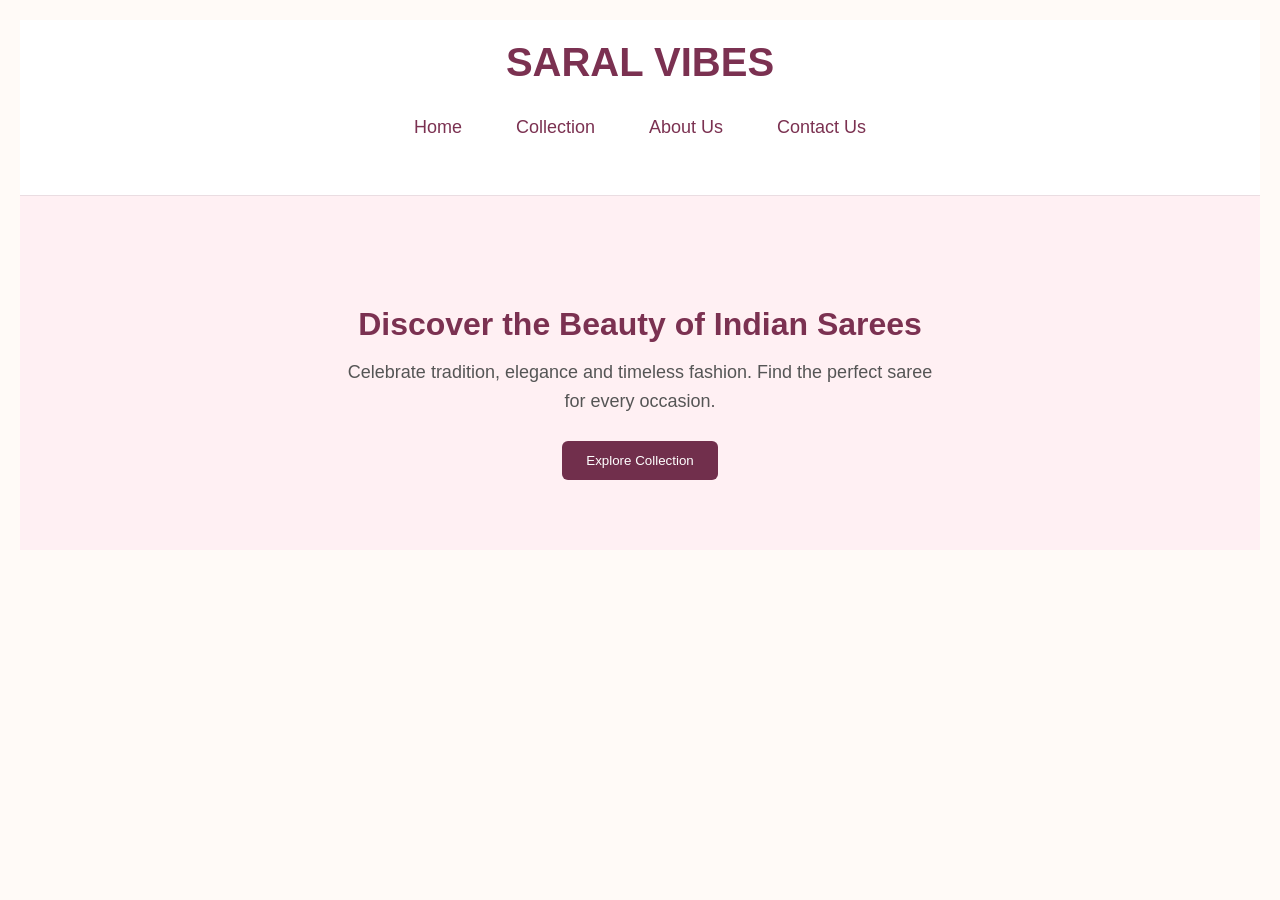
==== index.html @ 9881458a "Complete Day 2 homepage styling" ====
<!DOCTYPE html>
<html lang="en">
<head>
    <meta charset ="UTF-8">
    <meta name="viewport" content="width=device-width , initial-scale=1.0">
    <title> SARAL VIBES </title> 
    <Link rel="stylesheet" href="style.css">
</head>

<body>
    <!-- Website Header -->
<header>
    <h1>SARAL VIBES</h1>
    <nav>
        <a href="#">Home</a>
        <a href="#">Collection</a>
        <a href="#">About Us</a>
        <a href="#">Contact Us</a>
    </nav>
</header>
 <!-- Main Welcome Section -->
 
<section class="hero">

    <h2>Discover the Beauty of Indian Sarees</h2>

    <p>
        Celebrate tradition, elegance and timeless fashion.
        Find the perfect saree for every occasion.
    </p>

    <button>Explore Collection</button>

</section>



</body>
</html>
---- style.css ----
/* Overall webpage styling */
body {
    background-color: #fffaf7;
    font-family: Arial, sans-serif;
    text-align: center;
    margin: 0;
    padding: 20px;
}

/* Website heading */
h1 {
    color: #7b3151;
    font-size: 40px;
}

/* Navigation links */
nav {
    margin: 25px 0;
}

nav a {
    color: #7b3151;
    text-decoration: none;
    margin: 12px;
    font-size: 18px;
}

/* Main welcome heading */
h2 {
    color: #333333;
    margin-top: 40px;
}

/* Description */
p {
    color: #555555;
    font-size: 18px;
}

/* Explore button */
button {
    background-color: #712f4c;
    color: white;
    border: none;
    padding: 12px 24px;
    border-radius: 6px;
    cursor: pointer;
}

/* Header design */
header {
    background-color: white;
    padding: 20px;
    border-bottom: 1px solid #eadde2;
}

/* Brand name inside header */
header h1 {
    margin: 0;
}

/* Navigation layout */
nav {
    display: flex;
    justify-content: center;
    align-items: center;
    gap: 30px;
    margin-top: 20px;
}

/* Hero Section */
.hero {
    background-color: #fff0f3;
    padding: 70px 20px;
    text-align: center;
}

/* Hero heading */
.hero h2 {
    color: #7b3151;
    font-size: 32px;
    margin-bottom: 15px;
}

/* Hero description */
.hero p {
    color: #555555;
    font-size: 18px;
    line-height: 1.6;
    max-width: 600px;
    margin: 0 auto 25px;
}

/* Button hover effect */
.hero button:hover {
    background-color: #542039;
    transition: 0.3s;
}

/* Navigation hover effect */
nav a:hover {
    color: #542039;
    text-decoration: underline;
    transition: 0.3s;
}
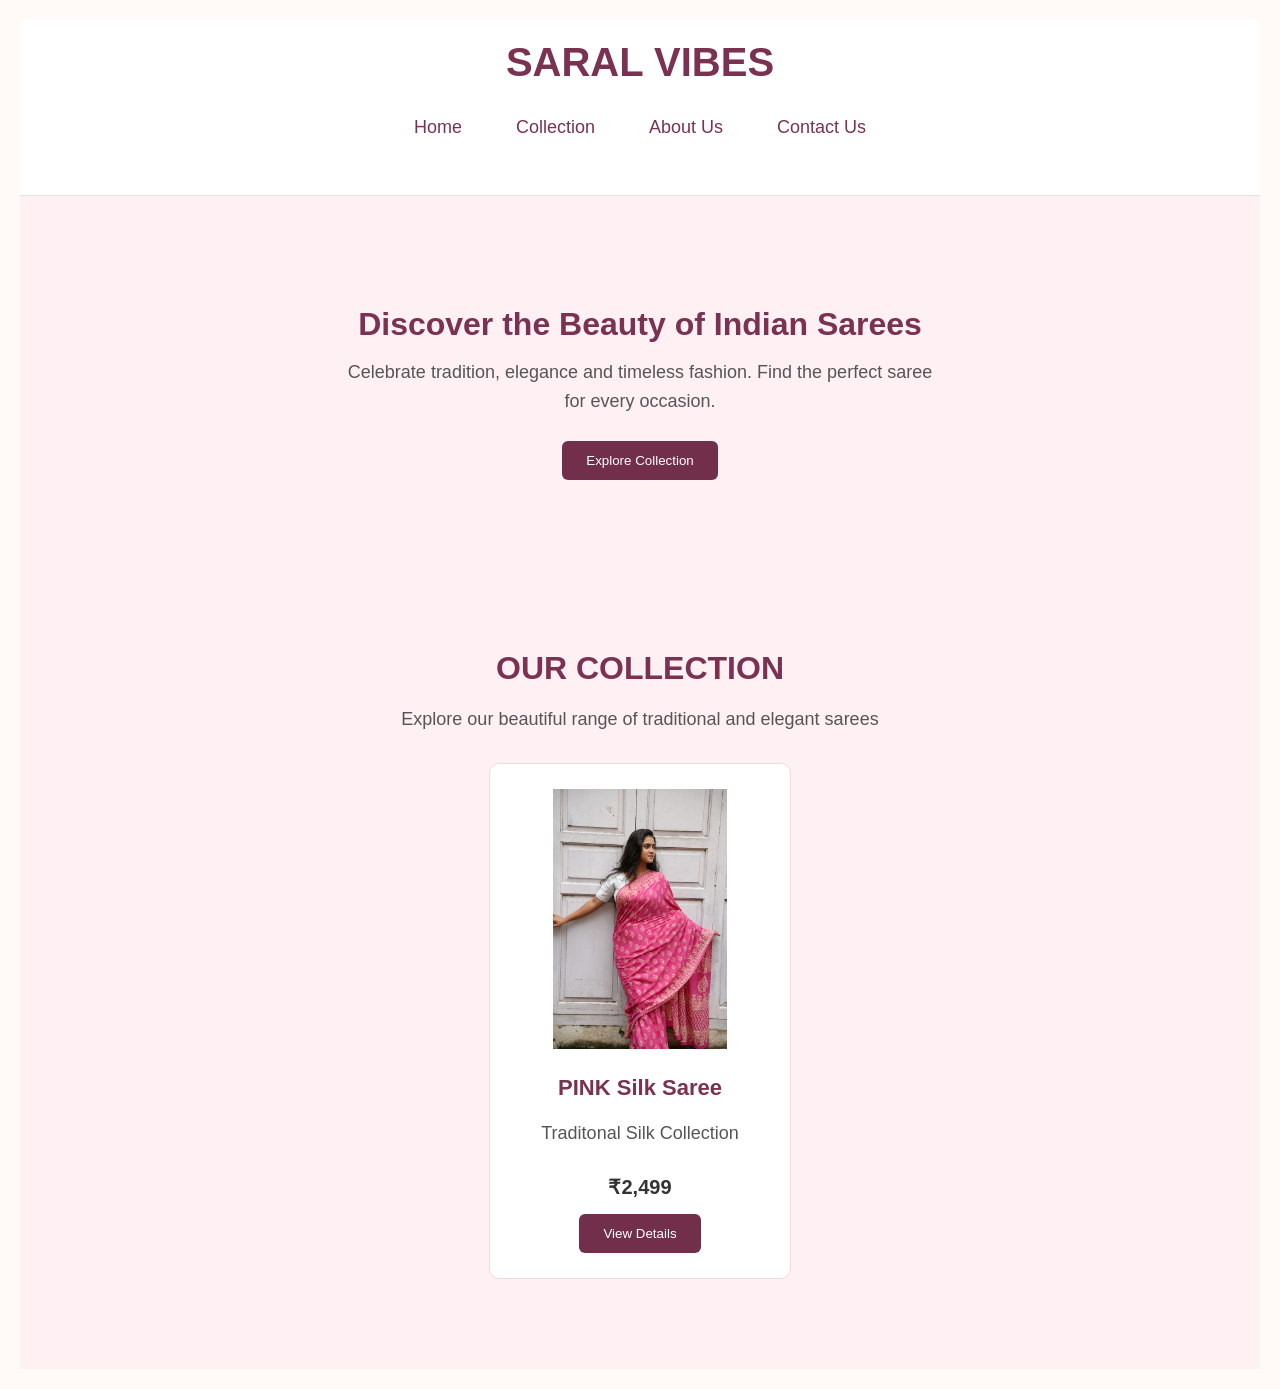
==== commit 3b137c96: "Complete Day 3 3 Product Card" ====
--- a/index.html
+++ b/index.html
@@ -33,7 +33,18 @@
 
 </section>
 
-
+<!-- Saree Collection Section -->
+<section class="collection">
+    <h2> OUR COLLECTION </h2>
+    <p>Explore our beautiful range of traditional and elegant sarees</p>
+    <div class="product-card">
+      <img src="images/pink-saree.jpg" alt="Pink Silk Saree">
+        <h3> PINK Silk Saree</h3>
+        <p> Traditonal Silk Collection</p>
+        <h4>₹2,499</h4>
+        <button>View Details</button>
+    </div>
+</section>
 
 </body>
 </html>
--- a/style.css
+++ b/style.css
@@ -104,6 +104,60 @@
     text-decoration: underline;
     transition: 0.3s;
 }
+/* Collection Section */
+.collection {
+   background-color: #fff0f3;  
+   padding: 60px 20px;
+   text-align:center;
+}
+/* Collection Heading */
+.collection h2{
+    color:#7b3151;
+    font-size: 32px;
+    margin-bottom: 15px;
+}
+/* Collection Description */
+.collection p{
+    color: #555555;
+    font-size: 18px;
+    line-height: 1.6;
+}
+/* Product Card */
+.product-card {
+    background-color: white;
+    width: 250px;
+    padding: 25px;
+    margin: 30px auto;
+    border: 1px solid #eadde2;
+    border-radius: 10px;
+    text-align: center;
+}
+
+/* Product Name */
+.product-card h3 {
+    color: #7b3151;
+    font-size: 22px;
+    margin-bottom: 10px;
+}
+/* Product Price */
+.product-card h4 {
+    color: #333333;
+    font-size: 20px;
+    margin-bottom: 15px;
+}
+/* Product Image */
+.product-card img {
+    width: 100%;
+    height: 260px;
+    object-fit: contain;
+    border-radius: 8px;
+}
+/* Product Card Button Hover */
+.product-card button:hover {
+    background-color: #542039;
+    transition: 0.3s;
+    box-shadow: 0 4px 10px rgba(0, 0, 0, 0.08);
+}
 
 
 
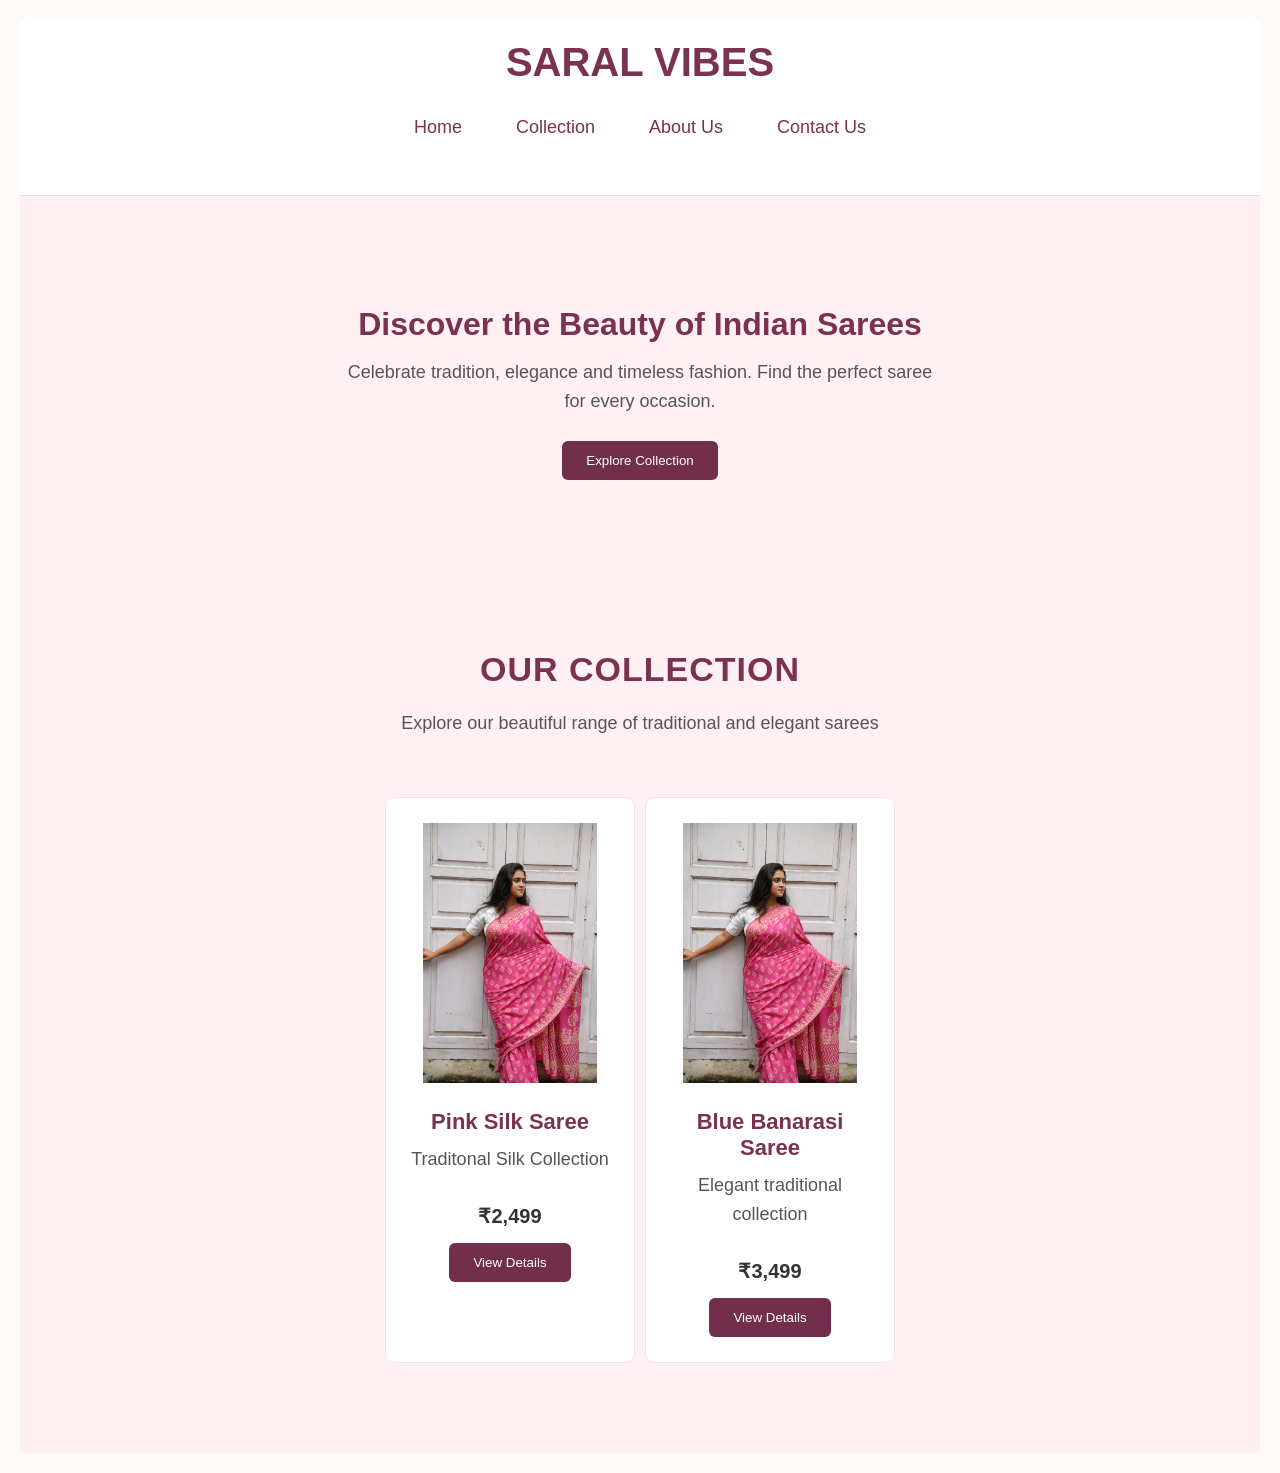
==== commit 3b85efdf: "Complete Day 4 Product Layout" ====
--- a/index.html
+++ b/index.html
@@ -35,15 +35,41 @@
 
 <!-- Saree Collection Section -->
 <section class="collection">
+
     <h2> OUR COLLECTION </h2>
     <p>Explore our beautiful range of traditional and elegant sarees</p>
+
+<div class="product-container">
+
+      <!-- First Saree Product Card -->
+    
     <div class="product-card">
-      <img src="images/pink-saree.jpg" alt="Pink Silk Saree">
-        <h3> PINK Silk Saree</h3>
+      
+        <img src="images/pink-saree.jpg" alt="Pink Silk Saree">
+        <h3> Pink Silk Saree</h3>
         <p> Traditonal Silk Collection</p>
         <h4>₹2,499</h4>
         <button>View Details</button>
+
     </div>
+    
+ 
+
+    <!-- Second Saree Product Card -->
+   
+    <div class="product-card">
+   
+    <img src="images/pink-saree.jpg" alt="Blue Banarasi Saree">
+    <h3>Blue Banarasi Saree</h3>
+    <p>Elegant traditional collection</p>
+    <h4>₹3,499</h4>
+    <button>View Details</button>
+
+   </div>   
+
+    
+</div>   
+
 </section>
 
 </body>
--- a/style.css
+++ b/style.css
@@ -113,24 +113,28 @@
 /* Collection Heading */
 .collection h2{
     color:#7b3151;
-    font-size: 32px;
-    margin-bottom: 15px;
+    font-size: 34px;
+    margin-bottom: 20px;
+    letter-spacing: 1px;
 }
 /* Collection Description */
 .collection p{
     color: #555555;
     font-size: 18px;
     line-height: 1.6;
+    max-width: 600px;
+    margin: 0 auto 30px;
 }
 /* Product Card */
 .product-card {
     background-color: white;
     width: 250px;
     padding: 25px;
-    margin: 30px auto;
-    border: 1px solid #eadde2;
+    margin: 30px 0;
+    border: 1px solid #f0e2e8;
     border-radius: 10px;
     text-align: center;
+    box-sizing: border-box;
 }
 
 /* Product Name */
@@ -159,5 +163,13 @@
     box-shadow: 0 4px 10px rgba(0, 0, 0, 0.08);
 }
 
+/* Product Container */
+.product-container {
+    display : flex;
+    justify-content: center;
+    gap: 10px;
+    flex-wrap: wrap;
+}
 
 
+
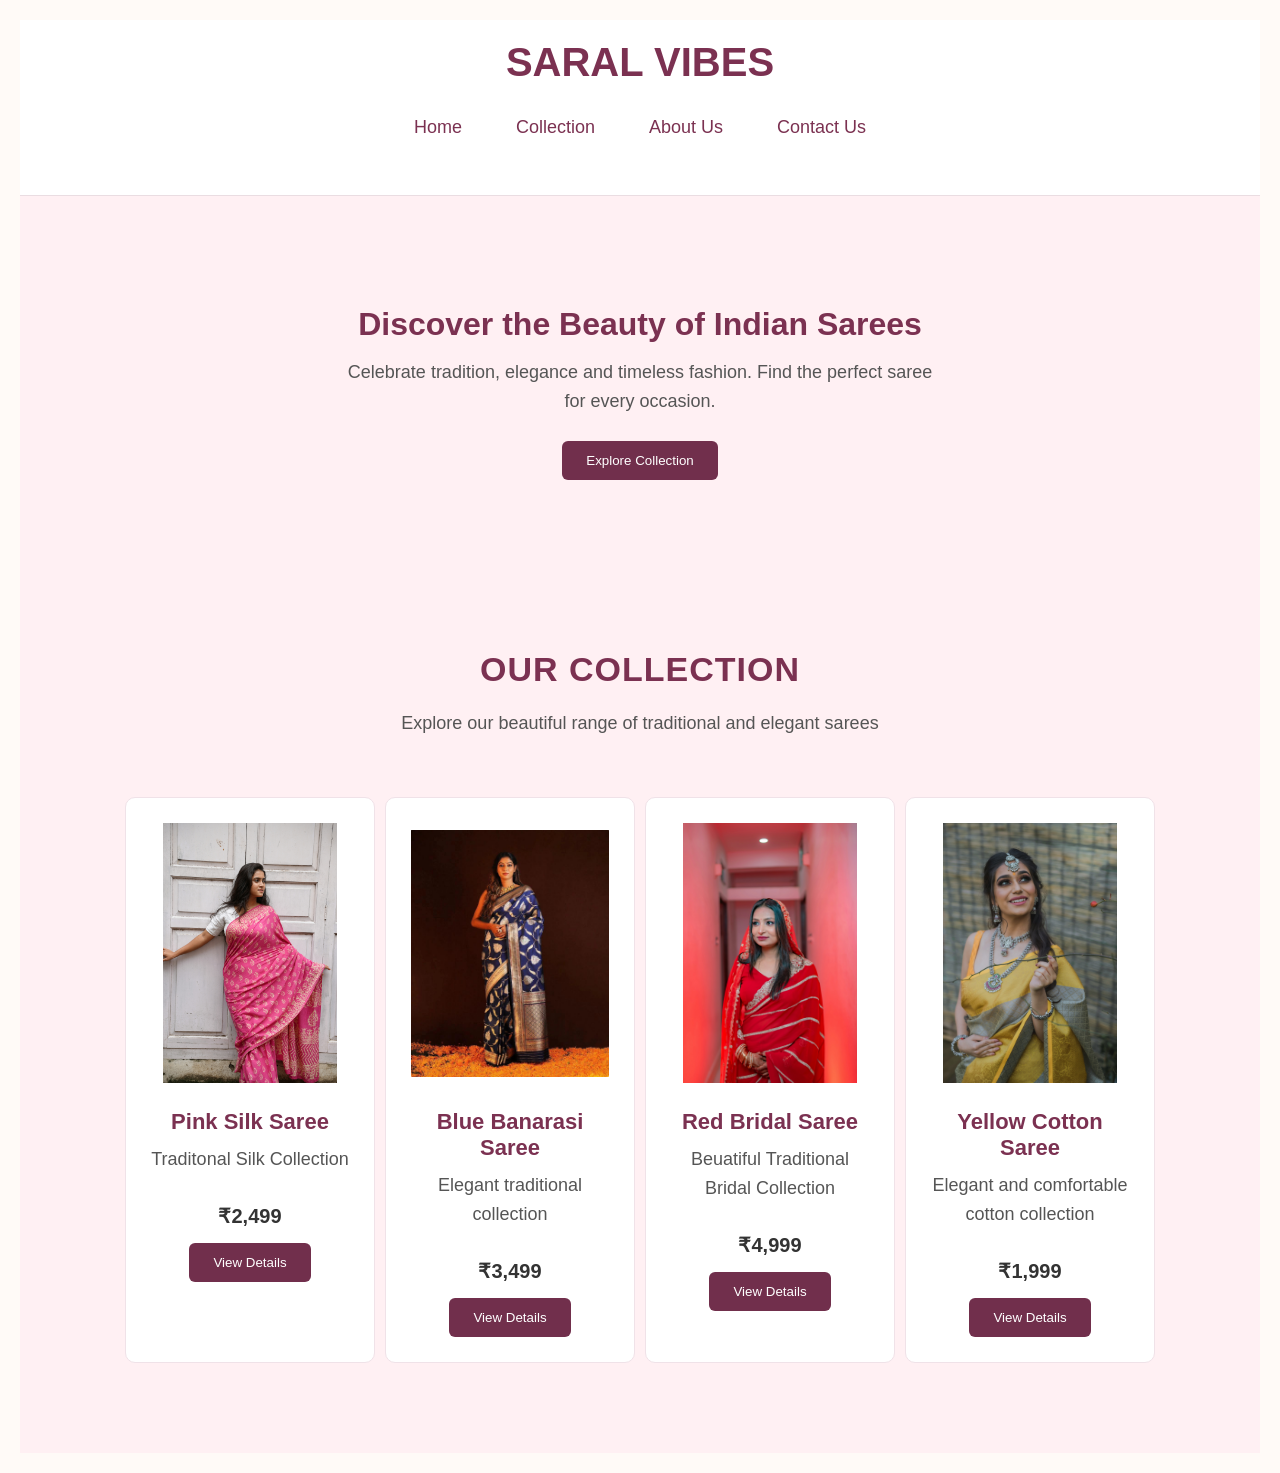
==== commit 69b4ef75: "Complete Day 5 Add Saree Collection" ====
--- a/index.html
+++ b/index.html
@@ -59,7 +59,7 @@
    
     <div class="product-card">
    
-    <img src="images/pink-saree.jpg" alt="Blue Banarasi Saree">
+    <img src="images/blue-saree.jpg" alt="Blue Banarasi Saree">
     <h3>Blue Banarasi Saree</h3>
     <p>Elegant traditional collection</p>
     <h4>₹3,499</h4>
@@ -67,7 +67,32 @@
 
    </div>   
 
+   <!-- Third Saree Product Card -->
     
+   <div class="product-card">
+
+   <img src="images/red-saree.jpg" alt="Red Bridal Saree">
+   <h3>Red Bridal Saree</h3>
+   <p>Beuatiful Traditional Bridal Collection</p>
+   <h4>₹4,999</h4>
+   <button> View Details</button>
+
+   </div>
+
+   <!-- Fourth Saree Product Card -->
+   
+   <div class="product-card">
+
+    <img src="images/yellow-saree.jpg" alt="Yellow Cotton Saree">
+
+    <h3>Yellow Cotton Saree</h3>
+    <p>Elegant and comfortable cotton collection</p>
+    <h4>₹1,999</h4>
+
+    <button>View Details</button>
+
+   </div>
+
 </div>   
 
 </section>
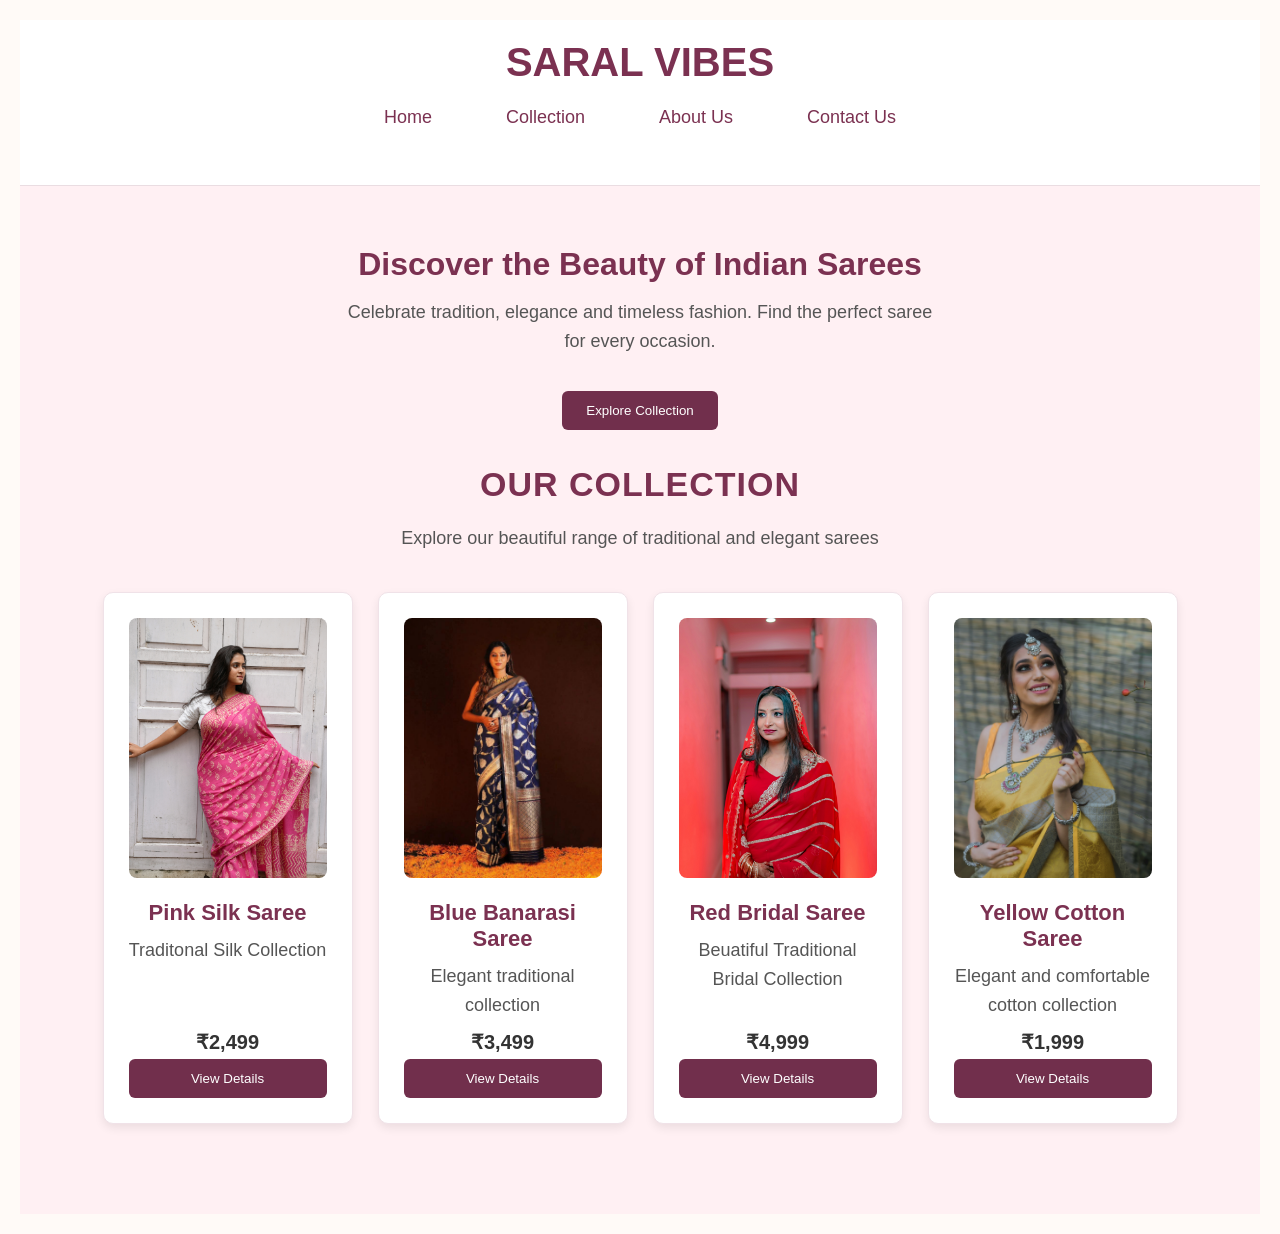
==== commit ded45f62: "Complete Day 6 Collection Styling" ====
--- a/index.html
+++ b/index.html
@@ -80,7 +80,6 @@
    </div>
 
    <!-- Fourth Saree Product Card -->
-   
    <div class="product-card">
 
     <img src="images/yellow-saree.jpg" alt="Yellow Cotton Saree">
--- a/style.css
+++ b/style.css
@@ -65,14 +65,14 @@
     display: flex;
     justify-content: center;
     align-items: center;
-    gap: 30px;
-    margin-top: 20px;
+    gap: 50px;
+    margin-top: 10px;
 }
 
 /* Hero Section */
 .hero {
     background-color: #fff0f3;
-    padding: 70px 20px;
+    padding: 20px 20px 5px;
     text-align: center;
 }
 
@@ -89,7 +89,7 @@
     font-size: 18px;
     line-height: 1.6;
     max-width: 600px;
-    margin: 0 auto 25px;
+    margin: 0 auto 35px;
 }
 
 /* Button hover effect */
@@ -107,7 +107,7 @@
 /* Collection Section */
 .collection {
    background-color: #fff0f3;  
-   padding: 60px 20px;
+   padding: 20px 20px 60px;
    text-align:center;
 }
 /* Collection Heading */
@@ -116,6 +116,7 @@
     font-size: 34px;
     margin-bottom: 20px;
     letter-spacing: 1px;
+    margin-top: 10px;
 }
 /* Collection Description */
 .collection p{
@@ -123,18 +124,22 @@
     font-size: 18px;
     line-height: 1.6;
     max-width: 600px;
-    margin: 0 auto 30px;
+    margin: 0 auto 10px;
 }
 /* Product Card */
 .product-card {
     background-color: white;
     width: 250px;
+    min-height: 450px;
     padding: 25px;
     margin: 30px 0;
     border: 1px solid #f0e2e8;
     border-radius: 10px;
     text-align: center;
+    box-shadow: 0 4px 10px rgba(0, 0, 0, 0.08);
     box-sizing: border-box;
+    display: flex;
+    flex-direction: column; 
 }
 
 /* Product Name */
@@ -147,13 +152,14 @@
 .product-card h4 {
     color: #333333;
     font-size: 20px;
-    margin-bottom: 15px;
+    margin-bottom: 5px;
+    margin-top: auto;
 }
 /* Product Image */
 .product-card img {
     width: 100%;
     height: 260px;
-    object-fit: contain;
+    object-fit: cover;
     border-radius: 8px;
 }
 /* Product Card Button Hover */
@@ -167,7 +173,7 @@
 .product-container {
     display : flex;
     justify-content: center;
-    gap: 10px;
+    gap: 25px;
     flex-wrap: wrap;
 }
 
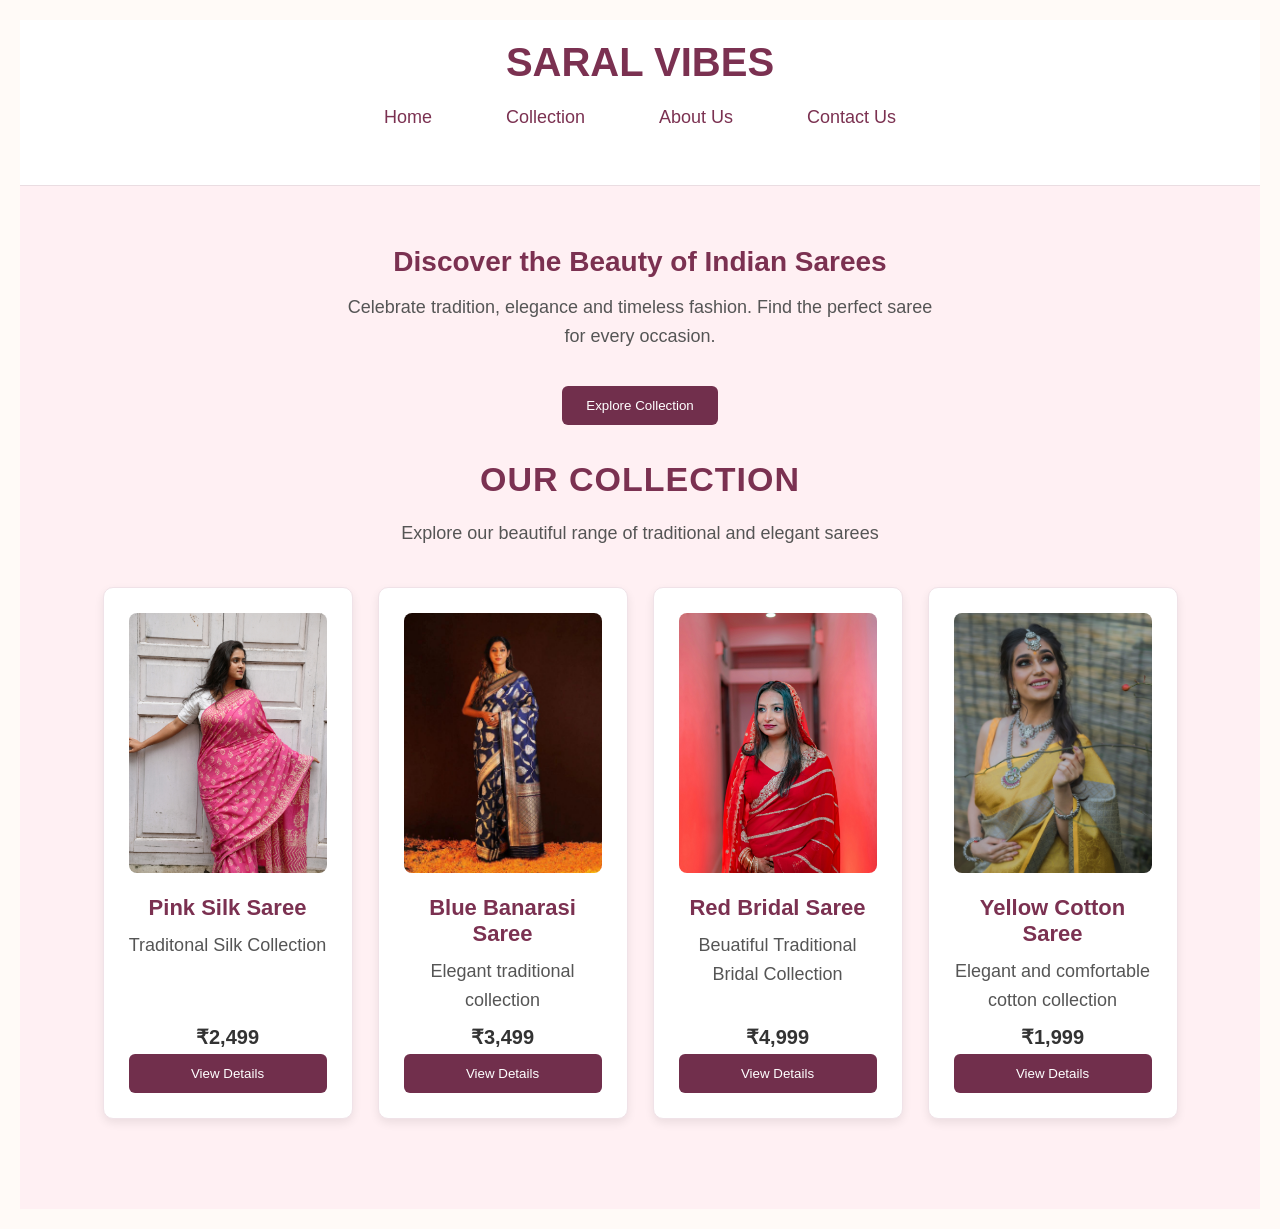
==== commit 52689959: "Day 8 is Completed" ====
--- a/index.html
+++ b/index.html
@@ -12,15 +12,15 @@
 <header>
     <h1>SARAL VIBES</h1>
     <nav>
-        <a href="#">Home</a>
-        <a href="#">Collection</a>
-        <a href="#">About Us</a>
+        <a href="index.html">Home</a>
+        <a href="#collection">Collection</a>
+        <a href="about.html">About Us</a>
         <a href="#">Contact Us</a>
     </nav>
 </header>
  <!-- Main Welcome Section -->
  
-<section class="hero">
+<section class="hero" id="home">
 
     <h2>Discover the Beauty of Indian Sarees</h2>
 
@@ -34,7 +34,7 @@
 </section>
 
 <!-- Saree Collection Section -->
-<section class="collection">
+<section class="collection" id="collection">
 
     <h2> OUR COLLECTION </h2>
     <p>Explore our beautiful range of traditional and elegant sarees</p>
@@ -89,12 +89,9 @@
     <h4>₹1,999</h4>
 
     <button>View Details</button>
-
    </div>
-
 </div>   
-
 </section>
 
-</body>
+</body>  
 </html>
--- a/style.css
+++ b/style.css
@@ -81,6 +81,7 @@
     color: #7b3151;
     font-size: 32px;
     margin-bottom: 15px;
+    font-size: clamp(22px, 6.5vw, 28px);
 }
 
 /* Hero description */
@@ -177,5 +178,62 @@
     flex-wrap: wrap;
 }
 
-
-
+/* Mobile Navigation */
+
+@media (max-width:600px) {
+    nav{
+        gap: clamp(8px, 2vw, 14px);
+        flex-wrap:nowrap;
+    }
+    
+    nav a{
+        margin:0;
+        font-size:14px;
+    }
+    .hero h2{
+        font-size: clamp(22px, 6.5vw, 28px)
+    }
+}
+ 
+ /* About Us Section */
+ .about {
+    background-color: white;
+    padding: 50px 30px;
+    text-align: center;
+ }
+ .about h2 {
+    color: #7b3151;
+    font-size: 34px;
+    margin-bottom: 25px;
+    letter-spacing: 1px;
+}
+
+.about h3 {
+    color: #7b3151;
+    font-size: 26px;
+    margin-top: 35px;
+    margin-bottom: 15px;
+}
+.about p {
+    color: #555555;
+    font-size: 17px;
+    line-height: 1.8;
+    max-width: 850px;
+    margin: 0 auto 20px;
+}
+
+
+/* Back To Home link */
+.back-home{
+    display: inline-block;
+    background-color: #712f4c;
+    color: white;
+    text-decoration: none;
+    padding: 12px 24px;
+    border-radius: 6px;
+    margin-top: 20px;
+}
+.back-home:hover {
+    background-color: #542039;
+    transition: 0.3s;
+}
